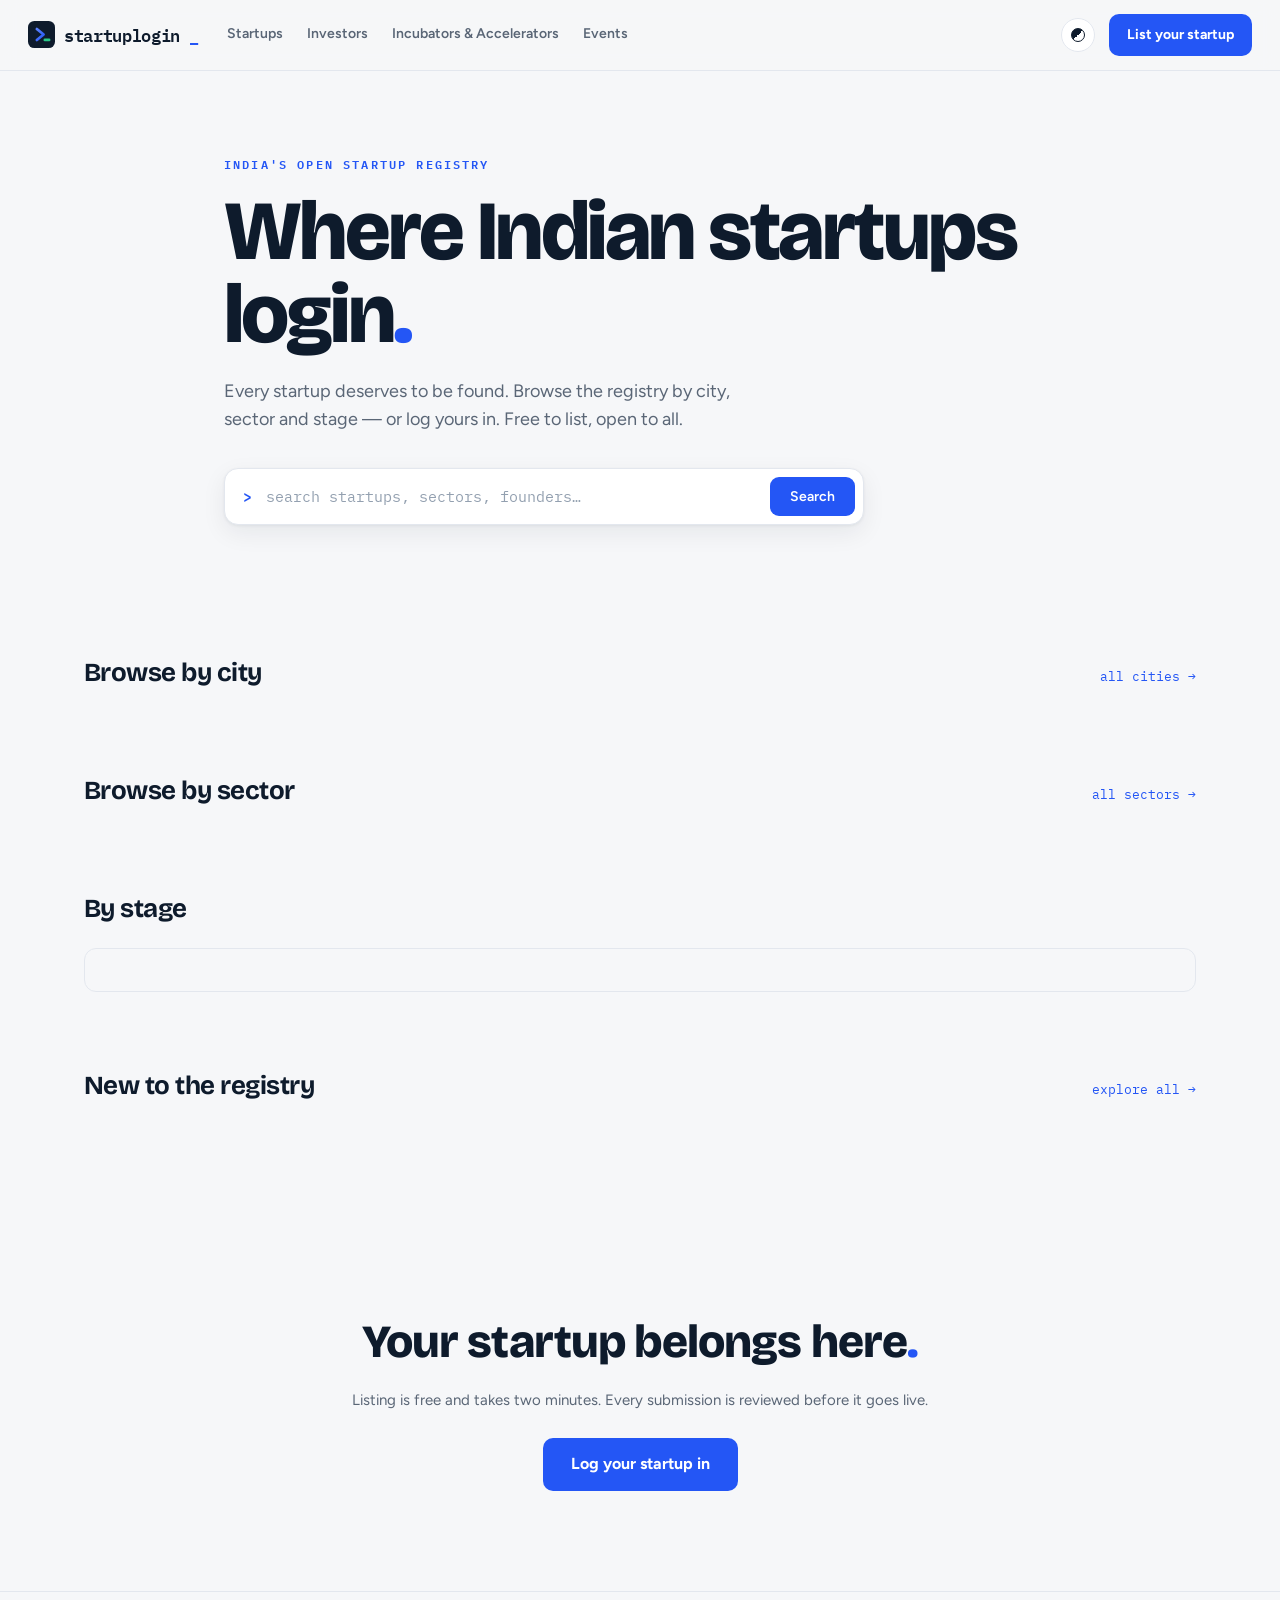
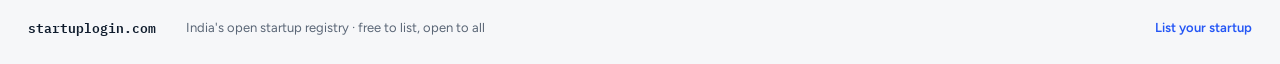
==== index.html @ 9f1cf267 "Intake forms for all four listing types - Submit page has four tabs (Startup / Investor / Incubator " ====
<!DOCTYPE html>
<html lang="en">
<head>
<meta charset="UTF-8">
<meta name="viewport" content="width=device-width, initial-scale=1.0">
<title>Startup Login — Where Indian Startups Log In</title>
<meta name="description" content="Startup Login is India's open startup registry. Discover startups and investors across 25+ Indian cities by city, sector and stage — and log your startup in for free.">
<meta property="og:title" content="Startup Login — Where Indian Startups Log In">
<meta property="og:description" content="India's open startup registry. Browse by city, sector and stage. Free to list, open to all.">
<meta property="og:type" content="website">
<meta property="og:url" content="https://startuplogin.com/">
<link rel="icon" href="assets/favicon.svg" type="image/svg+xml">
<link rel="preconnect" href="https://fonts.googleapis.com">
<link rel="preconnect" href="https://fonts.gstatic.com" crossorigin>
<link href="https://fonts.googleapis.com/css2?family=Bricolage+Grotesque:opsz,wght@12..96,400;12..96,600;12..96,700;12..96,800&family=Figtree:wght@400;500;600;700&family=IBM+Plex+Mono:wght@400;500;600&display=swap" rel="stylesheet">
<link rel="stylesheet" href="styles.css">
</head>
<body>

<header class="site-head">
  <a class="wordmark" href="#/"><svg class="logo-mark" viewBox="0 0 64 64" aria-hidden="true"><defs><linearGradient id="slgh" x1="0" y1="0" x2="1" y2="1"><stop offset="0" stop-color="#5b82ff"/><stop offset="1" stop-color="#2456f5"/></linearGradient></defs><rect width="64" height="64" rx="15" fill="#0e1b2c"/><path d="M21 19 L37 32 L21 45" fill="none" stroke="url(#slgh)" stroke-width="6.5" stroke-linecap="round" stroke-linejoin="round"/><line x1="40" y1="45" x2="50" y2="45" stroke="#2bc98a" stroke-width="6.5" stroke-linecap="round"/></svg>startuplogin<span class="cursor">_</span></a>
  <nav class="site-nav">
    <a href="#/startups" data-nav="startup">Startups</a>
    <a href="#/investors" data-nav="vc">Investors</a>
    <a href="#/incubators" data-nav="incubator">Incubators &amp; Accelerators</a>
    <a href="#/events" data-nav="event">Events</a>
  </nav>
  <div class="head-actions">
    <button id="themeToggle" class="theme-toggle" aria-label="Switch theme" title="Switch theme">
      <span class="theme-dot"></span>
    </button>
    <a class="btn-cta" href="#/submit">List your startup</a>
  </div>
</header>

<main id="viewRoot">

  <!-- ============ HOME ============ -->
  <section id="homeView" class="view">
    <div class="hero">
      <p class="eyebrow">INDIA'S OPEN STARTUP REGISTRY</p>
      <h1 class="hero-title">Where Indian startups<br>login<span class="accent">.</span></h1>
      <p class="hero-sub">Every startup deserves to be found. Browse the registry by city,
        sector and stage — or log yours in. Free to list, open to all.</p>
      <form class="prompt-search" id="heroSearch">
        <span class="prompt-chevron">&gt;</span>
        <input id="heroSearchInput" type="search" placeholder="search startups, sectors, founders…" autocomplete="off" aria-label="Search the registry">
        <button type="submit">Search</button>
      </form>
      <div class="stat-strip" id="statStrip"></div>
    </div>

    <div class="rail">
      <div class="rail-head">
        <h2>Browse by city</h2>
        <a class="rail-more" href="#/startups">all cities →</a>
      </div>
      <div class="city-grid" id="cityGrid"></div>
    </div>

    <div class="rail">
      <div class="rail-head">
        <h2>Browse by sector</h2>
        <a class="rail-more" href="#/startups">all sectors →</a>
      </div>
      <div class="chip-cloud" id="sectorCloud"></div>
    </div>

    <div class="rail">
      <div class="rail-head">
        <h2>By stage</h2>
        <span class="rail-note mono" id="stageNote"></span>
      </div>
      <div class="stage-bar" id="stageBar"></div>
      <div class="stage-legend" id="stageLegend"></div>
    </div>

    <div class="rail">
      <div class="rail-head">
        <h2>New to the registry</h2>
        <a class="rail-more" href="#/startups">explore all →</a>
      </div>
      <div class="card-grid" id="freshGrid"></div>
    </div>

    <div class="vc-band" id="vcBand"></div>

    <div class="home-cta">
      <h2>Your startup belongs here<span class="accent">.</span></h2>
      <p>Listing is free and takes two minutes. Every submission is reviewed before it goes live.</p>
      <a class="btn-cta big" href="#/submit">Log your startup in</a>
    </div>
  </section>

  <!-- ============ EXPLORE ============ -->
  <section id="exploreView" class="view hidden">
    <h1 class="explore-title" id="exploreTitle">Startups</h1>
    <div class="explore-bar">
      <div class="prompt-search slim">
        <span class="prompt-chevron">&gt;</span>
        <input id="searchInput" type="search" placeholder="search the registry…" autocomplete="off" aria-label="Search">
      </div>
      <select id="cityFilter" class="filter-select" aria-label="City"><option value="">City</option></select>
      <select id="stageFilter" class="filter-select" aria-label="Stage"><option value="">Stage</option></select>
      <select id="sectorFilter" class="filter-select" aria-label="Sector"><option value="">Sector</option></select>
    </div>
    <div class="applied-row" id="appliedRow"></div>
    <p class="result-line mono" id="resultLine"></p>

    <div id="gridRoot" class="grid-root">
      <div id="gridCards" class="card-grid wide"></div>
      <div id="gridEmpty" class="grid-empty hidden"></div>
    </div>
  </section>

  <!-- ============ PROFILE ============ -->
  <section id="profileView" class="view hidden">
    <div class="profile-inner" id="profileBody"></div>
  </section>

  <!-- ============ SUBMIT ============ -->
  <section id="submitView" class="view hidden">
    <div class="submit-inner">
      <p class="eyebrow">FREE LISTING</p>
      <div class="view-toggle submit-mode" role="tablist" aria-label="Listing type">
        <button id="modeStartupBtn" class="active" role="tab" data-mode="startup">Startup</button>
        <button id="modeInvestorBtn" role="tab" data-mode="investor">Investor</button>
        <button id="modeIncubatorBtn" role="tab" data-mode="incubator">Incubator / Accelerator</button>
        <button id="modeEventBtn" role="tab" data-mode="event">Event</button>
      </div>
      <h1 id="submitTitle">Log your startup in<span class="accent">.</span></h1>
      <p class="submit-sub">Only the name and a one-line description are required — fill in
        whatever you know. We review every submission before it goes live.</p>

      <ol class="status-track" id="statusTrack">
        <li class="on" data-step="1"><span>1</span>Submit</li>
        <li data-step="2"><span>2</span>Review</li>
        <li data-step="3"><span>3</span>Live on the registry</li>
      </ol>

      <form id="submitForm" novalidate>
        <div class="form-row">
          <label><span id="lblName">Company name</span> <em class="req">*</em>
            <input name="name" required maxlength="80" autocomplete="organization">
            <small class="dup-hint hidden" id="dupHint"></small>
          </label>
          <label>Website
            <input name="website" type="url" placeholder="https://…">
          </label>
        </div>
        <label>One-line description <em class="req">*</em> <small class="hint" id="lblTagHint">what you do, in a sentence</small>
          <input name="tagline" required maxlength="200">
        </label>
        <div class="form-row">
          <label>City
            <select name="city" id="citySelect">
              <option value="">Select your city…</option>
              <option>Bengaluru</option><option>Hyderabad</option><option>Mumbai</option>
              <option>Delhi</option><option>Gurugram</option><option>Noida</option>
              <option>Pune</option><option>Chennai</option><option>Ahmedabad</option>
              <option>Jaipur</option>
              <option value="Other">Other — add your city</option>
            </select>
            <input name="cityOther" id="cityOther" class="other-input hidden" placeholder="Type your city" maxlength="40" aria-label="Your city">
          </label>
          <label><span id="lblSector">Sector</span>
            <select name="sector" id="sectorSelect">
              <option value="">Select a sector…</option>
              <option>AI</option><option>SaaS</option><option>Fintech</option>
              <option>Edtech</option><option>Healthtech</option><option>Agritech</option>
              <option>D2C</option><option>E-commerce</option><option>Consumer</option>
              <option>Deeptech</option><option>Cybersecurity</option><option>Gaming</option>
              <option>Sports</option><option>Cleantech</option><option>Logistics</option>
              <option>HRtech</option><option>Foodtech</option><option>Media &amp; Adtech</option>
              <option>Proptech</option><option>Traveltech</option><option>Legaltech</option>
              <option>Spacetech</option><option>Manufacturing</option><option>IT Services</option>
              <option value="Other">Other — tell us</option>
            </select>
            <input name="sectorOther" id="sectorOther" class="other-input hidden" placeholder="Describe your sector" maxlength="60" aria-label="Your sector">
          </label>
        </div>
        <div class="form-row">
          <label id="stageField">Stage
            <select name="stage">
              <option value="">Select a stage…</option>
              <option>Pre-seed</option><option>Seed</option><option>Series A</option>
              <option>Series B</option><option>Series C+</option><option>Bootstrapped</option>
              <option>Public</option><option>Acquired</option>
            </select>
          </label>
          <label id="foundedField">Founded year
            <input name="founded" inputmode="numeric" placeholder="e.g. 2023" maxlength="4">
          </label>
          <label id="timingField" class="hidden">When does it happen?
            <input name="timing" placeholder="e.g. Annual · October, or 12–14 Mar 2027" maxlength="60">
          </label>
        </div>
        <div class="form-row">
          <label><span id="lblFounders">Founder name(s)</span>
            <input name="founders" placeholder="e.g. Anita Rao, Vikram Shah" maxlength="120">
          </label>
          <label><span id="lblLinkedin">Founder's LinkedIn</span>
            <input name="linkedin" type="url" placeholder="https://linkedin.com/in/…">
          </label>
        </div>
        <label>Your email <small class="hint">we'll notify you here once you're listed</small>
          <input name="email" type="email" placeholder="you@example.com">
        </label>
        <div class="form-actions">
          <button type="submit" class="btn-cta big">Submit for review</button>
          <a href="#/" class="cancel-link">Cancel</a>
        </div>
        <p id="submitMsg" class="submit-msg hidden" role="status"></p>
      </form>
    </div>
  </section>

</main>

<footer class="site-foot">
  <span class="mono">startuplogin.com</span>
  <span>India's open startup registry · free to list, open to all</span>
  <a href="#/submit">List your startup</a>
</footer>

<div id="toast" class="toast" role="status"></div>

<script src="config.js"></script>
<script src="vendor/supabase/supabase.js"></script>
<script src="db.js"></script>
<script src="data/startups.js"></script>
<script src="data/vcs.js"></script>
<script src="data/incubators.js"></script>
<script src="data/events.js"></script>
<script src="app.js"></script>
</body>
</html>
---- styles.css ----
/* ================= Startup Login — registry design system ================= */

:root {
  /* light (default) */
  --ground: #f6f7f9;
  --surface: #ffffff;
  --surface-2: #eef1f5;
  --ink: #0e1b2c;
  --ink-soft: #5a6676;
  --ink-faint: #93a0b0;
  --hairline: #e3e7ee;
  --accent: #2456f5;
  --accent-ink: #ffffff;
  --accent-soft: #e8eeff;
  --live: #0fa36b;
  --live-soft: #e2f6ed;
  --warn-soft: #fdeaea;
  --warn-ink: #a02020;
  --shadow: 0 1px 3px rgba(14, 27, 44, .06), 0 8px 24px rgba(14, 27, 44, .07);
  --shadow-lift: 0 2px 6px rgba(14, 27, 44, .08), 0 14px 34px rgba(14, 27, 44, .12);

  --font-display: 'Bricolage Grotesque', 'Arial Black', sans-serif;
  --font-body: 'Figtree', -apple-system, 'Segoe UI', sans-serif;
  --font-mono: 'IBM Plex Mono', 'Courier New', monospace;
}
@media (prefers-color-scheme: dark) {
  :root:not([data-theme="light"]) {
    --ground: #0b1220;
    --surface: #121a2b;
    --surface-2: #1a2438;
    --ink: #e8edf5;
    --ink-soft: #9aa7ba;
    --ink-faint: #64708a;
    --hairline: #23304a;
    --accent: #5b82ff;
    --accent-ink: #0b1220;
    --accent-soft: #1c2a52;
    --live: #2bc98a;
    --live-soft: #123529;
    --warn-soft: #3a1a1a;
    --warn-ink: #ff9d9d;
    --shadow: 0 1px 3px rgba(0, 0, 0, .3), 0 8px 24px rgba(0, 0, 0, .35);
    --shadow-lift: 0 2px 6px rgba(0, 0, 0, .4), 0 14px 34px rgba(0, 0, 0, .5);
  }
}
:root[data-theme="dark"] {
  --ground: #0b1220;
  --surface: #121a2b;
  --surface-2: #1a2438;
  --ink: #e8edf5;
  --ink-soft: #9aa7ba;
  --ink-faint: #64708a;
  --hairline: #23304a;
  --accent: #5b82ff;
  --accent-ink: #0b1220;
  --accent-soft: #1c2a52;
  --live: #2bc98a;
  --live-soft: #123529;
  --warn-soft: #3a1a1a;
  --warn-ink: #ff9d9d;
  --shadow: 0 1px 3px rgba(0, 0, 0, .3), 0 8px 24px rgba(0, 0, 0, .35);
  --shadow-lift: 0 2px 6px rgba(0, 0, 0, .4), 0 14px 34px rgba(0, 0, 0, .5);
}

* { box-sizing: border-box; }
html { scroll-behavior: smooth; }
body {
  margin: 0;
  background: var(--ground);
  color: var(--ink);
  font-family: var(--font-body);
  font-size: 15px;
  line-height: 1.55;
  -webkit-font-smoothing: antialiased;
}
a { color: inherit; }
.mono { font-family: var(--font-mono); }
.accent { color: var(--accent); }
.hidden { display: none !important; }

::selection { background: var(--accent); color: var(--accent-ink); }

/* ---------------- header ---------------- */
.site-head {
  position: sticky; top: 0; z-index: 500;
  display: flex; align-items: center; gap: 26px;
  padding: 14px 28px;
  background: color-mix(in srgb, var(--ground) 86%, transparent);
  backdrop-filter: blur(10px);
  border-bottom: 1px solid var(--hairline);
}
.wordmark {
  display: inline-flex; align-items: center; gap: 9px;
  font-family: var(--font-mono);
  font-weight: 600;
  font-size: 17px;
  letter-spacing: -.02em;
  text-decoration: none;
  color: var(--ink);
}
.wordmark .cursor {
  color: var(--accent);
  animation: blink 1.15s steps(1) infinite;
}
@keyframes blink { 50% { opacity: 0; } }
@media (prefers-reduced-motion: reduce) {
  .wordmark .cursor { animation: none; }
  * { transition: none !important; }
}
.site-nav { display: flex; gap: 20px; flex: 1; }
.site-nav a {
  text-decoration: none;
  font-weight: 600; font-size: 14px;
  color: var(--ink-soft);
  padding: 4px 2px;
  border-bottom: 2px solid transparent;
}
.site-nav a:hover, .site-nav a.on { color: var(--ink); border-bottom-color: var(--accent); }
.head-actions { display: flex; align-items: center; gap: 14px; }

.theme-toggle {
  width: 34px; height: 34px;
  border-radius: 50%;
  border: 1px solid var(--hairline);
  background: var(--surface);
  cursor: pointer;
  display: flex; align-items: center; justify-content: center;
}
.theme-dot {
  width: 14px; height: 14px; border-radius: 50%;
  background: linear-gradient(135deg, var(--ink) 50%, var(--surface) 50%);
  border: 1px solid var(--ink);
}

.btn-cta {
  display: inline-block;
  background: var(--accent);
  color: var(--accent-ink);
  font-weight: 700; font-size: 14px;
  text-decoration: none;
  border: 0;
  padding: 10px 18px;
  border-radius: 10px;
  cursor: pointer;
  font-family: var(--font-body);
  transition: transform .12s, box-shadow .12s;
}
.btn-cta:hover { transform: translateY(-1px); box-shadow: var(--shadow-lift); }
.btn-cta.big { font-size: 16px; padding: 14px 28px; }

/* ---------------- hero ---------------- */
.view { min-height: 60vh; }
.hero {
  max-width: 880px;
  margin: 0 auto;
  padding: 84px 24px 64px;
  text-align: left;
}
.eyebrow {
  font-family: var(--font-mono);
  font-size: 12px; font-weight: 600;
  letter-spacing: .18em;
  color: var(--accent);
  margin: 0 0 18px;
}
.hero-title {
  font-family: var(--font-display);
  font-size: clamp(44px, 7.5vw, 84px);
  font-weight: 800;
  line-height: .98;
  letter-spacing: -.03em;
  margin: 0 0 22px;
  text-wrap: balance;
}
.hero-sub {
  font-size: 18px;
  color: var(--ink-soft);
  max-width: 560px;
  margin: 0 0 34px;
}

.prompt-search {
  display: flex; align-items: center; gap: 12px;
  background: var(--surface);
  border: 1.5px solid var(--hairline);
  border-radius: 14px;
  padding: 8px 8px 8px 18px;
  max-width: 640px;
  box-shadow: var(--shadow);
  transition: border-color .15s;
}
.prompt-search:focus-within { border-color: var(--accent); }
.prompt-chevron {
  font-family: var(--font-mono);
  font-weight: 600;
  color: var(--accent);
}
.prompt-search input {
  flex: 1;
  border: 0; outline: 0;
  background: transparent;
  font-family: var(--font-mono);
  font-size: 15px;
  color: var(--ink);
  min-width: 0;
}
.prompt-search input::placeholder { color: var(--ink-faint); }
.prompt-search button {
  border: 0;
  background: var(--accent);
  color: var(--accent-ink);
  font: 600 14px var(--font-body);
  padding: 11px 20px;
  border-radius: 9px;
  cursor: pointer;
}
.prompt-search.slim { padding: 4px 4px 4px 14px; box-shadow: none; border-radius: 11px; flex: 1 1 240px; min-width: 200px; }
.prompt-search.slim input { font-size: 14px; }

.stat-strip {
  display: flex; flex-wrap: wrap; gap: 10px 28px;
  margin-top: 34px;
  font-family: var(--font-mono);
  font-size: 13px;
  color: var(--ink-soft);
}
.stat-strip b { color: var(--ink); font-weight: 600; }
.stat-strip .live-dot {
  display: inline-block;
  width: 7px; height: 7px; border-radius: 50%;
  background: var(--live);
  margin-right: 7px;
  vertical-align: 1px;
}

/* ---------------- rails ---------------- */
.rail { max-width: 1160px; margin: 0 auto; padding: 30px 24px; }
.rail-head {
  display: flex; align-items: baseline; justify-content: space-between;
  margin-bottom: 18px;
}
.rail-head h2 {
  font-family: var(--font-display);
  font-size: 26px; font-weight: 700;
  letter-spacing: -.02em;
  margin: 0;
}
.rail-more {
  font-family: var(--font-mono);
  font-size: 13px;
  color: var(--accent);
  text-decoration: none;
}
.rail-more:hover { text-decoration: underline; }
.rail-note { font-size: 12px; color: var(--ink-faint); }

/* city tiles */
.city-grid {
  display: grid;
  grid-template-columns: repeat(auto-fill, minmax(168px, 1fr));
  gap: 12px;
}
.city-tile {
  background: var(--surface);
  border: 1px solid var(--hairline);
  border-radius: 14px;
  padding: 16px;
  cursor: pointer;
  text-align: left;
  font-family: var(--font-body);
  color: var(--ink);
  transition: transform .12s, box-shadow .12s, border-color .12s;
}
.city-tile:hover { transform: translateY(-2px); box-shadow: var(--shadow-lift); border-color: var(--accent); }
.city-code {
  font-family: var(--font-mono);
  font-size: 22px; font-weight: 600;
  letter-spacing: .04em;
  color: var(--accent);
  display: block;
}
.city-name { font-weight: 600; font-size: 14px; display: block; margin-top: 6px; }
.city-count { font-family: var(--font-mono); font-size: 12px; color: var(--ink-soft); display: block; margin-top: 2px; }

/* sector chips */
.chip-cloud { display: flex; flex-wrap: wrap; gap: 10px; }
.sector-chip {
  display: inline-flex; align-items: center; gap: 8px;
  background: var(--surface);
  border: 1px solid var(--hairline);
  border-radius: 999px;
  padding: 9px 16px;
  font: 600 13.5px var(--font-body);
  color: var(--ink);
  cursor: pointer;
  transition: border-color .12s, transform .12s;
}
.sector-chip:hover { border-color: var(--accent); transform: translateY(-1px); }
.sector-chip .n {
  font-family: var(--font-mono);
  font-size: 11.5px;
  color: var(--accent);
  background: var(--accent-soft);
  border-radius: 999px;
  padding: 2px 8px;
}

/* stage distribution */
.stage-bar {
  display: flex;
  height: 44px;
  border-radius: 12px;
  overflow: hidden;
  border: 1px solid var(--hairline);
}
.stage-seg {
  border: 0; padding: 0; cursor: pointer;
  min-width: 8px;
  position: relative;
  transition: filter .12s;
}
.stage-seg:hover { filter: brightness(1.12); }
.stage-legend {
  display: flex; flex-wrap: wrap; gap: 8px 22px;
  margin-top: 14px;
  font-family: var(--font-mono); font-size: 12.5px;
  color: var(--ink-soft);
}
.stage-legend .sw {
  display: inline-block; width: 10px; height: 10px;
  border-radius: 3px; margin-right: 7px;
}
.stage-legend button {
  border: 0; background: none; padding: 0;
  font: inherit; color: inherit; cursor: pointer;
}
.stage-legend button:hover { color: var(--ink); }

/* ---------------- registry cards ---------------- */
.card-grid {
  display: grid;
  grid-template-columns: repeat(auto-fill, minmax(300px, 1fr));
  gap: 14px;
}
.card-grid.wide { max-width: none; }
.reg-card {
  background: var(--surface);
  border: 1px solid var(--hairline);
  border-radius: 16px;
  padding: 20px;
  cursor: pointer;
  display: flex; flex-direction: column; gap: 12px;
  transition: transform .13s, box-shadow .13s, border-color .13s;
  position: relative;
}
.reg-card:hover { transform: translateY(-3px); box-shadow: var(--shadow-lift); border-color: var(--accent); }
.reg-card:hover .card-open { opacity: 1; }
.card-open {
  position: absolute; top: 18px; right: 18px;
  font-family: var(--font-mono); font-size: 12px;
  color: var(--accent);
  opacity: 0;
  transition: opacity .13s;
}
.card-top { display: flex; align-items: center; gap: 13px; }
.monogram {
  width: 46px; height: 46px;
  border-radius: 12px;
  flex: none;
  display: flex; align-items: center; justify-content: center;
  overflow: hidden;
  font-family: var(--font-display);
  font-weight: 700; font-size: 19px;
  color: #fff;
}
.monogram img { width: 100%; height: 100%; object-fit: cover; }
.card-name { font-weight: 700; font-size: 16px; line-height: 1.2; }
.card-meta {
  font-family: var(--font-mono);
  font-size: 11.5px;
  letter-spacing: .03em;
  color: var(--ink-soft);
  margin-top: 4px;
}
.card-meta .code { color: var(--accent); font-weight: 600; }
.card-tagline {
  margin: 0;
  font-size: 13.5px; line-height: 1.5;
  color: var(--ink-soft);
  display: -webkit-box; -webkit-line-clamp: 2; -webkit-box-orient: vertical;
  overflow: hidden;
  min-height: 2.6em;
}
.card-foot {
  display: flex; align-items: center; gap: 8px;
  margin-top: auto;
}
.tag {
  font: 600 11px var(--font-mono);
  letter-spacing: .05em;
  border-radius: 6px;
  padding: 3px 8px;
  background: var(--surface-2);
  color: var(--ink-soft);
}
.tag.stage { background: var(--accent-soft); color: var(--accent); }
.tag.vc { background: var(--ink); color: var(--ground); }

/* ---------------- explore ---------------- */
.explore-bar {
  max-width: 1160px;
  margin: 26px auto 0;
  padding: 0 24px;
  display: flex; flex-wrap: wrap; gap: 10px;
  align-items: center;
}
.filter-select {
  appearance: none; -webkit-appearance: none;
  border: 1.5px solid var(--hairline);
  background: var(--surface) url("data:image/svg+xml;charset=utf8,%3Csvg xmlns='http://www.w3.org/2000/svg' width='10' height='6'%3E%3Cpath d='M1 1l4 4 4-4' stroke='%235a6676' stroke-width='1.6' fill='none' stroke-linecap='round'/%3E%3C/svg%3E") no-repeat right 12px center;
  border-radius: 11px;
  padding: 10px 32px 10px 14px;
  font: 600 13.5px var(--font-body);
  color: var(--ink);
  cursor: pointer;
  max-width: 150px;
}
.filter-select:hover { border-color: var(--accent); }
.view-toggle {
  display: flex;
  background: var(--surface-2);
  border-radius: 11px;
  padding: 3px;
  margin-left: auto;
}
.view-toggle button {
  border: 0; background: transparent;
  font: 600 13.5px var(--font-body);
  padding: 8px 18px; border-radius: 9px;
  cursor: pointer; color: var(--ink-soft);
}
.view-toggle button.active { background: var(--ink); color: var(--ground); }

.applied-row {
  max-width: 1160px;
  margin: 12px auto 0;
  padding: 0 24px;
  display: flex; flex-wrap: wrap; gap: 8px;
}
.applied-chip {
  display: inline-flex; align-items: center; gap: 8px;
  background: var(--accent-soft);
  color: var(--accent);
  border: 0;
  border-radius: 999px;
  padding: 6px 8px 6px 13px;
  font: 600 12.5px var(--font-mono);
  cursor: pointer;
}
.applied-chip .x {
  width: 17px; height: 17px; border-radius: 50%;
  background: color-mix(in srgb, var(--accent) 18%, transparent);
  display: flex; align-items: center; justify-content: center;
  font-size: 11px;
}
.applied-chip:hover .x { background: var(--accent); color: var(--accent-ink); }
.clear-all {
  border: 0; background: none;
  font: 600 12.5px var(--font-mono);
  color: var(--ink-faint);
  cursor: pointer;
  text-decoration: underline;
}
.clear-all:hover { color: var(--ink); }

.result-line {
  max-width: 1160px;
  margin: 16px auto 14px;
  padding: 0 24px;
  font-size: 12.5px;
  color: var(--ink-soft);
}
.result-line b { color: var(--ink); }

.grid-root { max-width: 1160px; margin: 0 auto; padding: 0 24px 70px; }
.grid-empty {
  text-align: center;
  padding: 70px 24px;
  color: var(--ink-soft);
}
.grid-empty h3 { font-family: var(--font-display); color: var(--ink); font-size: 22px; margin: 0 0 8px; }
.grid-empty a { color: var(--accent); font-weight: 600; }

/* ---------------- map ---------------- */
.map-root {
  max-width: 1160px;
  margin: 0 auto 70px;
  padding: 0 24px;
}
#map {
  height: calc(100vh - 260px);
  min-height: 440px;
  border-radius: 18px;
  border: 1px solid var(--hairline);
  background: var(--surface-2);
  box-shadow: var(--shadow);
}
.leaflet-container { background: var(--surface-2); font-family: var(--font-body); }
.pin {
  width: 36px; height: 36px;
  border-radius: 12px;
  background: var(--surface);
  box-shadow: 0 1px 6px rgba(14,27,44,.3);
  border: 2px solid var(--surface);
  overflow: hidden;
  display: flex; align-items: center; justify-content: center;
  cursor: pointer;
  transition: transform .12s;
}
.pin:hover { transform: scale(1.12); }
.pin img { width: 100%; height: 100%; object-fit: cover; }
.pin .avatar {
  width: 100%; height: 100%;
  display: flex; align-items: center; justify-content: center;
  color: #fff; font: 700 15px var(--font-display);
}
.cluster {
  display: flex; align-items: center; justify-content: center;
  border-radius: 50%;
  background: var(--accent);
  color: var(--accent-ink);
  font: 600 13px var(--font-mono);
  border: 3px solid var(--surface);
  box-shadow: 0 1px 6px rgba(14,27,44,.28);
}
.city-label {
  font: 600 11px var(--font-mono);
  letter-spacing: .08em;
  color: var(--ink-soft);
  text-shadow: 0 1px 2px var(--ground);
  white-space: nowrap;
  pointer-events: none;
}
.leaflet-cluster-anim .leaflet-marker-icon { transition: transform .25s ease-out, opacity .25s ease-in; }
.leaflet-cluster-spider-leg { visibility: hidden; }
.leaflet-control-attribution { background: color-mix(in srgb, var(--surface) 80%, transparent) !important; color: var(--ink-soft) !important; font-size: 10px !important; }
.leaflet-control-attribution a { color: var(--ink-soft) !important; }
.leaflet-bar a { background: var(--surface) !important; color: var(--ink) !important; border-color: var(--hairline) !important; }

/* ---------------- VC band ---------------- */
.vc-band {
  max-width: 1160px;
  margin: 20px auto;
  padding: 26px 24px;
}
.vc-band-inner {
  background: var(--ink);
  color: var(--ground);
  border-radius: 20px;
  padding: 30px 34px;
  display: flex; flex-wrap: wrap; align-items: center; gap: 18px 34px;
  cursor: pointer;
  transition: transform .13s;
}
.vc-band-inner:hover { transform: translateY(-2px); }
.vc-band-inner h3 {
  font-family: var(--font-display);
  font-size: 24px; font-weight: 700; margin: 0;
  letter-spacing: -.02em;
  flex: 1 1 300px;
}
.vc-band-inner .mono { font-size: 13px; opacity: .75; }
.vc-logos { display: flex; }
.vc-logos .monogram {
  width: 38px; height: 38px; border-radius: 50%;
  font-size: 15px;
  border: 2px solid var(--ink);
  margin-left: -8px;
}

/* ---------------- home CTA ---------------- */
.home-cta {
  max-width: 1160px;
  margin: 10px auto 40px;
  padding: 60px 24px;
  text-align: center;
}
.home-cta h2 {
  font-family: var(--font-display);
  font-size: clamp(30px, 4.5vw, 46px);
  font-weight: 800; letter-spacing: -.02em;
  margin: 0 0 12px;
}
.home-cta p { color: var(--ink-soft); margin: 0 0 26px; }

/* ---------------- profile ---------------- */
.profile-inner { max-width: 780px; margin: 0 auto; padding: 40px 24px 90px; }
.back-link {
  font: 600 13px var(--font-mono);
  color: var(--ink-soft);
  text-decoration: none;
}
.back-link:hover { color: var(--accent); }
.profile-head { display: flex; align-items: center; gap: 20px; margin: 28px 0 6px; }
.profile-head .monogram { width: 76px; height: 76px; border-radius: 18px; font-size: 32px; }
.profile-name {
  font-family: var(--font-display);
  font-size: clamp(30px, 5vw, 44px);
  font-weight: 800; letter-spacing: -.02em;
  line-height: 1.02;
  margin: 0;
}
.profile-meta {
  font-family: var(--font-mono);
  font-size: 13px; letter-spacing: .03em;
  color: var(--ink-soft);
  margin-top: 10px;
}
.profile-meta .code { color: var(--accent); font-weight: 600; }
.profile-badges { display: flex; flex-wrap: wrap; gap: 8px; margin: 20px 0; }
.badge-live {
  display: inline-flex; align-items: center; gap: 7px;
  background: var(--live-soft); color: var(--live);
  font: 600 11.5px var(--font-mono); letter-spacing: .05em;
  border-radius: 999px; padding: 5px 12px;
}
.badge-live::before { content: ""; width: 7px; height: 7px; border-radius: 50%; background: var(--live); }
.badge-unclaimed {
  background: var(--surface-2); color: var(--ink-soft);
  font: 600 11.5px var(--font-mono); letter-spacing: .05em;
  border-radius: 999px; padding: 5px 12px;
}
.profile-tagline {
  font-size: 19px; font-weight: 600; line-height: 1.45;
  margin: 6px 0 14px;
  text-wrap: balance;
}
.profile-desc { color: var(--ink-soft); font-size: 15px; line-height: 1.7; }
.field-table {
  margin: 28px 0;
  border: 1px solid var(--hairline);
  border-radius: 14px;
  overflow: hidden;
}
.field-row {
  display: grid;
  grid-template-columns: 150px 1fr;
  gap: 14px;
  padding: 13px 18px;
  background: var(--surface);
  border-bottom: 1px solid var(--hairline);
  font-size: 13.5px;
}
.field-row:last-child { border-bottom: 0; }
.field-row dt {
  font: 600 11px var(--font-mono);
  letter-spacing: .08em;
  color: var(--ink-faint);
  text-transform: uppercase;
  padding-top: 2px;
  margin: 0;
}
.field-row dd { margin: 0; color: var(--ink); }
.profile-actions { display: flex; flex-wrap: wrap; gap: 12px; align-items: center; }
.btn-ghost {
  border: 1.5px solid var(--hairline);
  background: var(--surface);
  color: var(--ink);
  font: 600 14px var(--font-body);
  padding: 12px 20px;
  border-radius: 10px;
  cursor: pointer;
  text-decoration: none;
}
.btn-ghost:hover { border-color: var(--accent); color: var(--accent); }
.claim-note {
  margin-top: 26px;
  padding: 16px 18px;
  background: var(--surface-2);
  border-radius: 12px;
  font-size: 13px;
  color: var(--ink-soft);
}
.claim-note a { color: var(--accent); font-weight: 600; }

/* ---------------- submit ---------------- */
.submit-inner { max-width: 720px; margin: 0 auto; padding: 56px 24px 90px; }
.submit-inner h1 {
  font-family: var(--font-display);
  font-size: clamp(34px, 5vw, 52px);
  font-weight: 800; letter-spacing: -.02em;
  margin: 0 0 12px;
}
.submit-sub { color: var(--ink-soft); font-size: 16px; max-width: 540px; margin: 0 0 30px; }

.status-track {
  list-style: none;
  display: flex; flex-wrap: wrap; gap: 6px 26px;
  padding: 0; margin: 0 0 36px;
  font: 600 12.5px var(--font-mono);
  color: var(--ink-faint);
}
.status-track li { display: flex; align-items: center; gap: 9px; }
.status-track span {
  width: 22px; height: 22px; border-radius: 50%;
  display: flex; align-items: center; justify-content: center;
  background: var(--surface-2);
  font-size: 11px;
}
.status-track li.on { color: var(--ink); }
.status-track li.on span { background: var(--accent); color: var(--accent-ink); }
.status-track li.done { color: var(--live); }
.status-track li.done span { background: var(--live); color: #fff; }

#submitForm label {
  display: block;
  font-weight: 600; font-size: 14px;
  margin-bottom: 20px;
}
#submitForm .hint { font-weight: 400; color: var(--ink-faint); }
.req { color: var(--accent); font-style: normal; }
#submitForm input, #submitForm select {
  display: block; width: 100%;
  margin-top: 8px;
  font: 500 14.5px var(--font-body);
  color: var(--ink);
  padding: 12px 14px;
  border: 1.5px solid var(--hairline);
  border-radius: 11px;
  background: var(--surface);
  outline: none;
  transition: border-color .12s;
}
#submitForm input:focus, #submitForm select:focus { border-color: var(--accent); }
.form-row { display: grid; grid-template-columns: 1fr 1fr; gap: 22px; }
.form-actions { display: flex; align-items: center; gap: 20px; margin-top: 8px; }
.cancel-link { color: var(--ink-soft); text-decoration: none; font-weight: 600; }
.dup-hint {
  display: block;
  margin-top: 7px;
  font: 500 12.5px var(--font-body);
  color: var(--warn-ink);
  background: var(--warn-soft);
  border-radius: 8px;
  padding: 8px 12px;
}
.dup-hint a { color: inherit; font-weight: 700; }
.submit-msg {
  margin-top: 20px;
  background: var(--live-soft);
  color: var(--live);
  border-radius: 11px;
  padding: 15px 17px;
  font-size: 14px; line-height: 1.55;
}
.submit-msg.err { background: var(--warn-soft); color: var(--warn-ink); }

/* ---------------- footer / toast ---------------- */
.site-foot {
  border-top: 1px solid var(--hairline);
  padding: 26px 28px;
  display: flex; flex-wrap: wrap; gap: 10px 30px;
  align-items: center;
  font-size: 13px;
  color: var(--ink-soft);
}
.site-foot .mono { color: var(--ink); font-weight: 600; }
.site-foot a { color: var(--accent); font-weight: 600; text-decoration: none; margin-left: auto; }

.toast {
  position: fixed;
  bottom: 26px; left: 50%;
  transform: translate(-50%, 80px);
  background: var(--ink);
  color: var(--ground);
  font: 600 13px var(--font-mono);
  padding: 11px 20px;
  border-radius: 999px;
  box-shadow: var(--shadow-lift);
  transition: transform .25s ease, visibility .25s;
  z-index: 2000;
  pointer-events: none;
  visibility: hidden;
}
.toast.show { transform: translate(-50%, 0); visibility: visible; }

/* ---------------- reveal animation ---------------- */
.rail, .vc-band, .home-cta {
  animation: rise .5s ease both;
}
@keyframes rise {
  from { opacity: 0; transform: translateY(14px); }
  to { opacity: 1; transform: none; }
}
@media (prefers-reduced-motion: reduce) {
  .rail, .vc-band, .home-cta { animation: none; }
}

/* focus visibility */
a:focus-visible, button:focus-visible, input:focus-visible, select:focus-visible {
  outline: 2px solid var(--accent);
  outline-offset: 2px;
}

/* ---------------- responsive ---------------- */
@media (max-width: 760px) {
  .site-head { padding: 12px 16px; gap: 14px; }
  .site-nav { gap: 12px; }
  .btn-cta { padding: 9px 13px; font-size: 13px; }
  .hero { padding: 54px 18px 44px; }
  .form-row { grid-template-columns: 1fr; gap: 0; }
  .field-row { grid-template-columns: 1fr; gap: 3px; }
  .view-toggle { margin-left: 0; }
  .filter-select { max-width: none; flex: 1 1 40%; }
  .site-foot a { margin-left: 0; }
}

#submitForm .other-input { margin-top: 8px; }

.logo-mark { width: 27px; height: 27px; flex: none; display: block; }

.explore-title {
  font-family: var(--font-display);
  font-size: 32px; font-weight: 800; letter-spacing: -.02em;
  max-width: 1160px; margin: 26px auto 2px; padding: 0 24px;
}

.submit-mode { display: inline-flex; margin-bottom: 16px; }
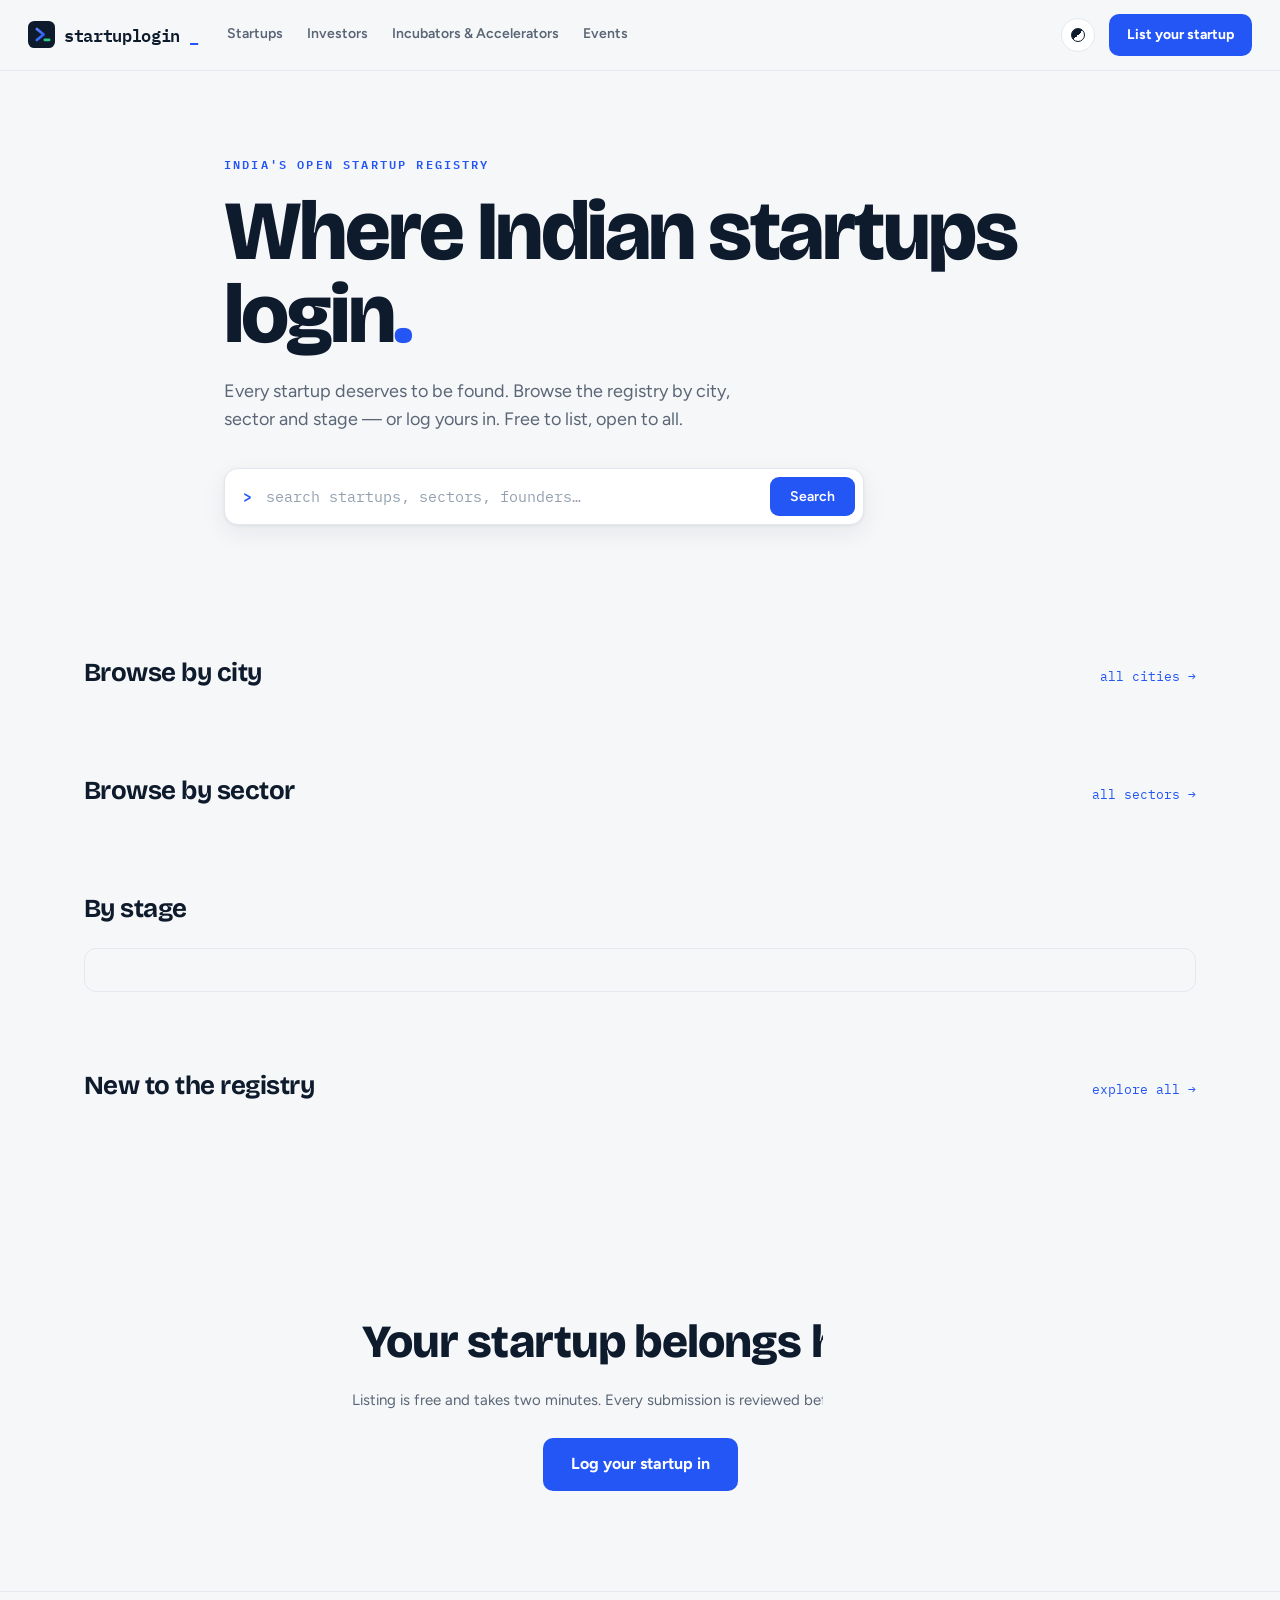
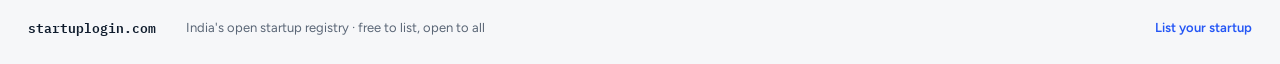
==== commit 6315f047: "Trending Spacetech spotlight: banner, dedicated page, 23 researched startups - Startups section show" ====
--- a/index.html
+++ b/index.html
@@ -95,6 +95,13 @@
   <!-- ============ EXPLORE ============ -->
   <section id="exploreView" class="view hidden">
     <h1 class="explore-title" id="exploreTitle">Startups</h1>
+    <p class="trend-note hidden" id="trendNote"></p>
+    <a class="trend-banner hidden" id="trendBanner" href="#/trending/spacetech">
+      <span class="trend-dot" aria-hidden="true"></span>
+      <span class="trend-label">TRENDING NOW</span>
+      <span class="trend-text">🚀 Spacetech — India's orbit economy is taking off. <b id="trendCount"></b> startups on the registry</span>
+      <span class="trend-arrow">→</span>
+    </a>
     <div class="explore-bar">
       <div class="prompt-search slim">
         <span class="prompt-chevron">&gt;</span>
--- a/styles.css
+++ b/styles.css
@@ -826,3 +826,40 @@
 }
 
 .submit-mode { display: inline-flex; margin-bottom: 16px; }
+
+/* trending spotlight */
+.trend-banner {
+  display: flex; align-items: center; gap: 12px;
+  max-width: 1160px; margin: 14px auto 0;
+  padding: 12px 18px;
+  border: 1.5px solid rgba(245, 158, 11, .45);
+  background: rgba(245, 158, 11, .10);
+  border-radius: 13px;
+  text-decoration: none; color: var(--ink);
+  font-size: 14px;
+  transition: transform .12s, box-shadow .12s;
+}
+@media (min-width: 1209px) { .trend-banner { margin-left: auto; margin-right: auto; } }
+@media (max-width: 1208px) { .trend-banner { margin-left: 24px; margin-right: 24px; } }
+.trend-banner:hover { transform: translateY(-1px); box-shadow: var(--shadow-lift); }
+.trend-dot {
+  width: 9px; height: 9px; border-radius: 50%; flex: none;
+  background: #f59e0b;
+  animation: trendpulse 1.4s ease-out infinite;
+}
+@keyframes trendpulse {
+  0% { box-shadow: 0 0 0 0 rgba(245, 158, 11, .55); }
+  100% { box-shadow: 0 0 0 11px rgba(245, 158, 11, 0); }
+}
+.trend-label {
+  font-family: var(--font-mono); font-size: 11px; font-weight: 600;
+  letter-spacing: .16em; color: #b45309; flex: none;
+}
+:root[data-theme="dark"] .trend-label { color: #fbbf24; }
+@media (prefers-color-scheme: dark) { :root:not([data-theme="light"]) .trend-label { color: #fbbf24; } }
+.trend-text { flex: 1; min-width: 0; }
+.trend-arrow { font-weight: 700; color: #d97706; flex: none; }
+.trend-note {
+  max-width: 1160px; margin: 6px auto 0; padding: 0 24px;
+  color: var(--ink-soft); font-size: 14.5px; line-height: 1.6; max-width: 1160px;
+}
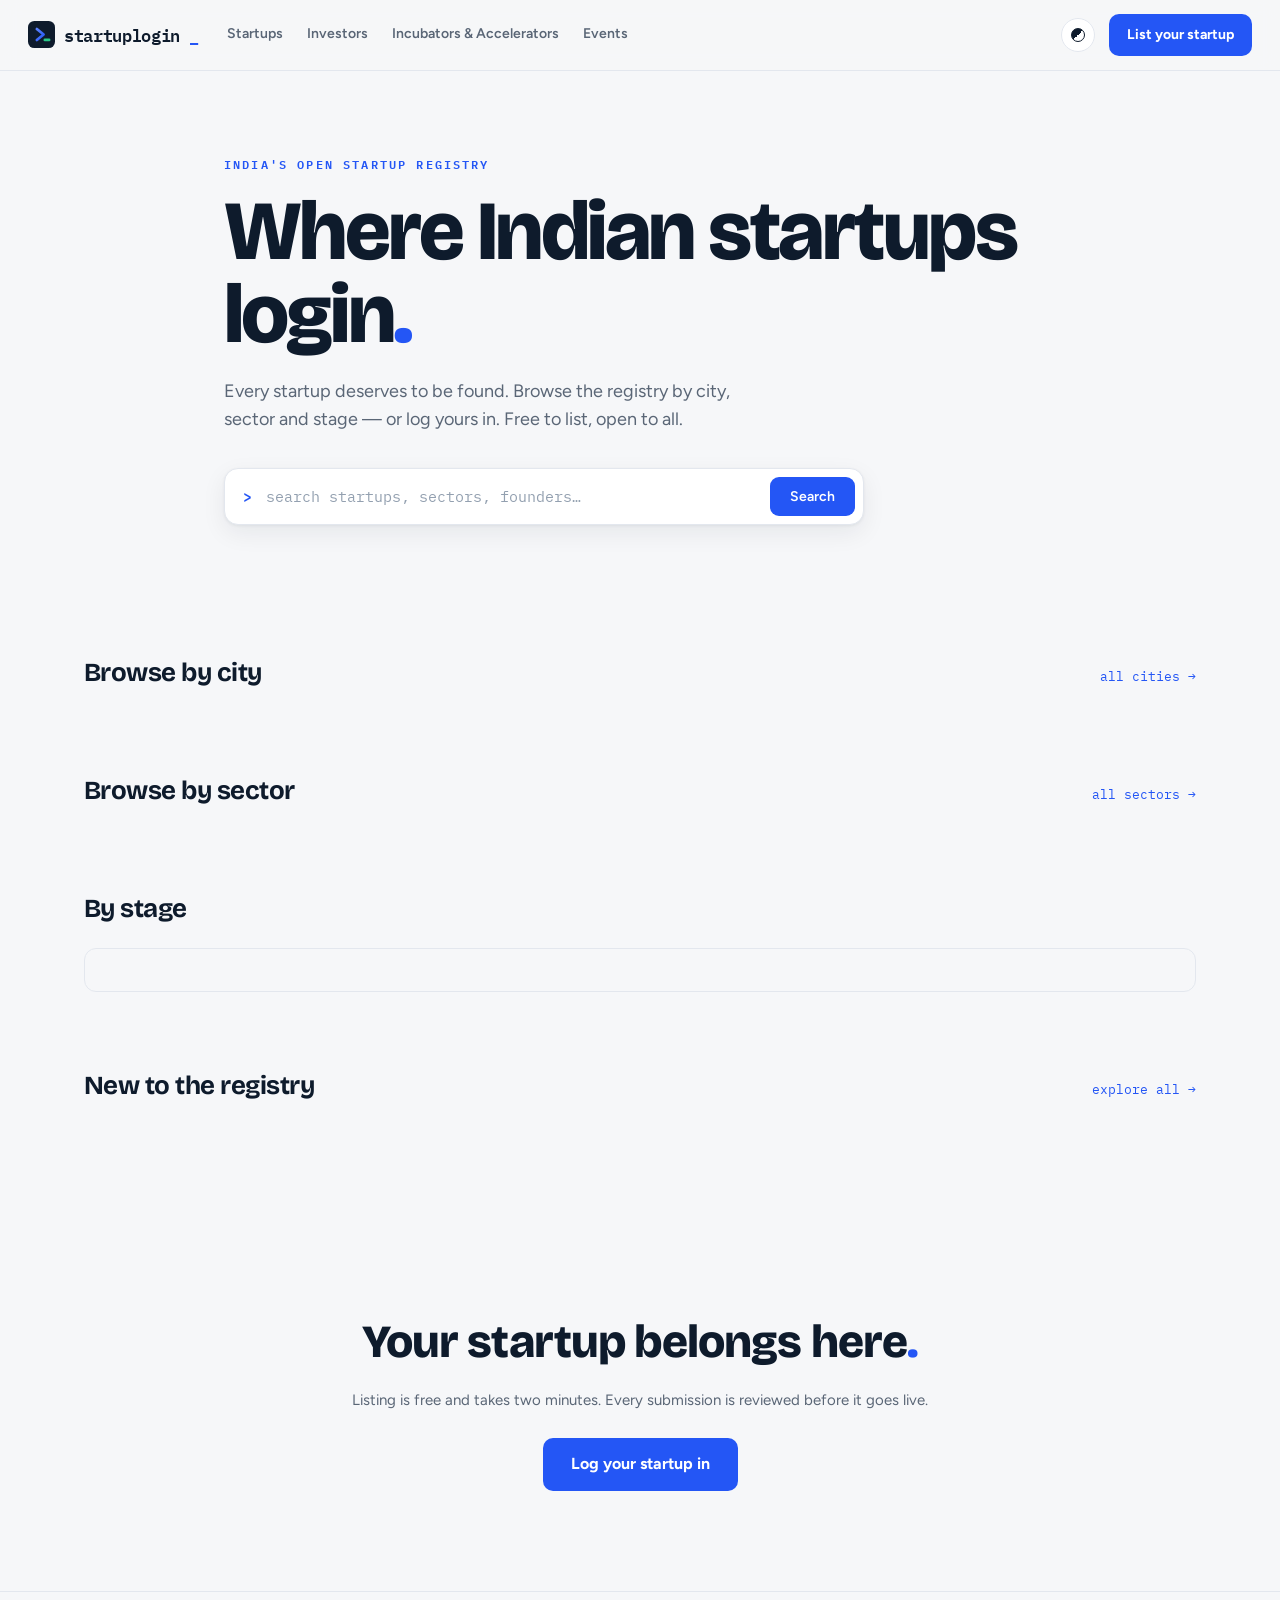
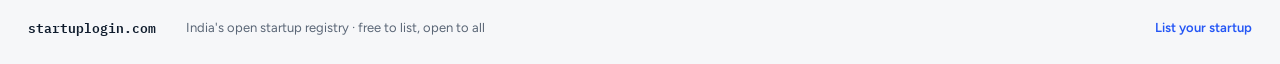
==== commit 8d5d8c49: "Add All / Funded / Bootstrapped toggle to the Startups section Both groups get a first-class showcas" ====
--- a/index.html
+++ b/index.html
@@ -109,6 +109,11 @@
       </div>
       <select id="cityFilter" class="filter-select" aria-label="City"><option value="">City</option></select>
       <select id="stageFilter" class="filter-select" aria-label="Stage"><option value="">Stage</option></select>
+      <div class="view-toggle hidden" id="fundToggle" role="tablist" aria-label="Funding">
+        <button data-fund="" class="active" role="tab">All</button>
+        <button data-fund="funded" role="tab">Funded</button>
+        <button data-fund="bootstrapped" role="tab">Bootstrapped</button>
+      </div>
       <select id="sectorFilter" class="filter-select" aria-label="Sector"><option value="">Sector</option></select>
     </div>
     <div class="applied-row" id="appliedRow"></div>
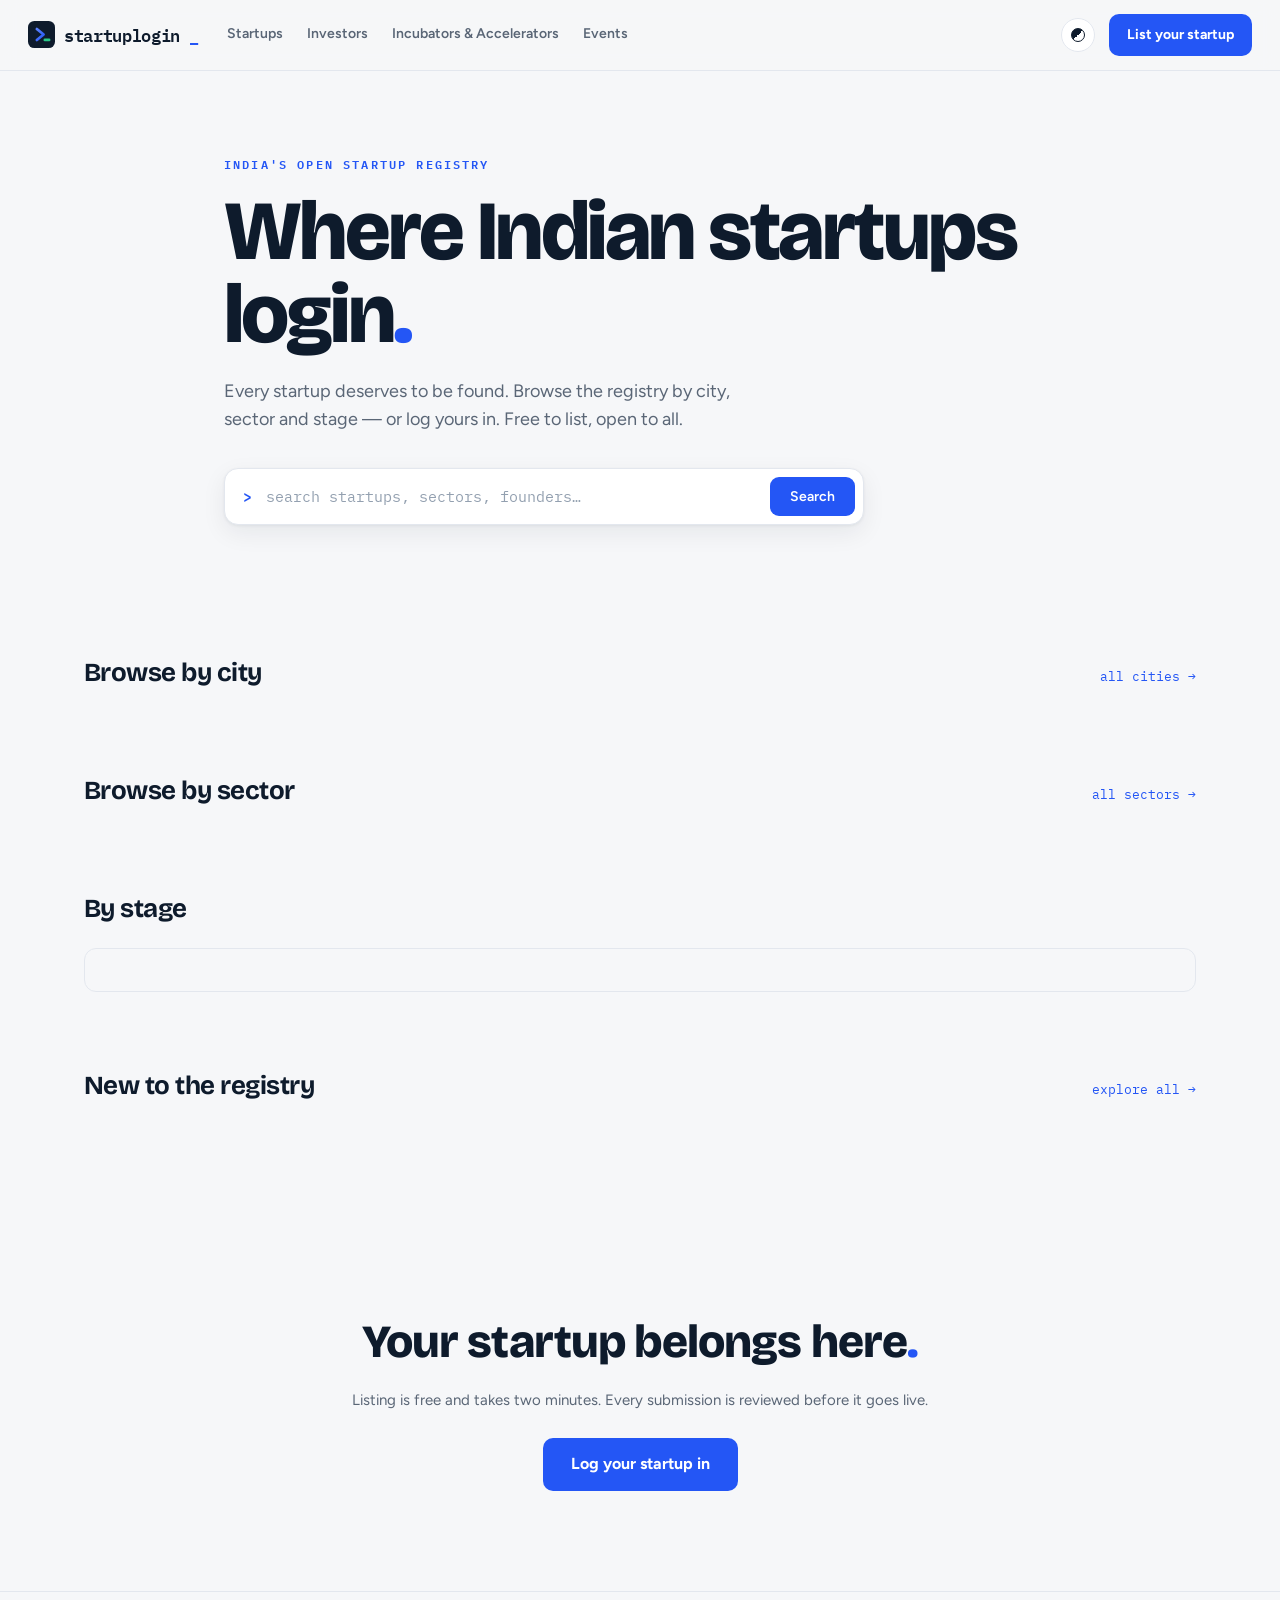
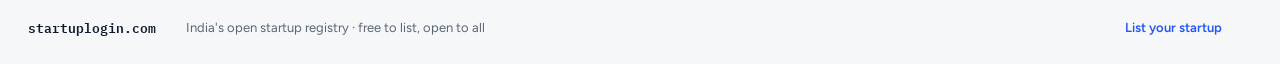
==== commit 852a4c9a: "Show the data source and any load error in the site footer When the database fetch fails, the site s" ====
--- a/index.html
+++ b/index.html
@@ -233,6 +233,7 @@
   <span class="mono">startuplogin.com</span>
   <span>India's open startup registry · free to list, open to all</span>
   <a href="#/submit">List your startup</a>
+  <span class="mono" id="dataStatus" title="Where this page's listings are loaded from"></span>
 </footer>
 
 <div id="toast" class="toast" role="status"></div>
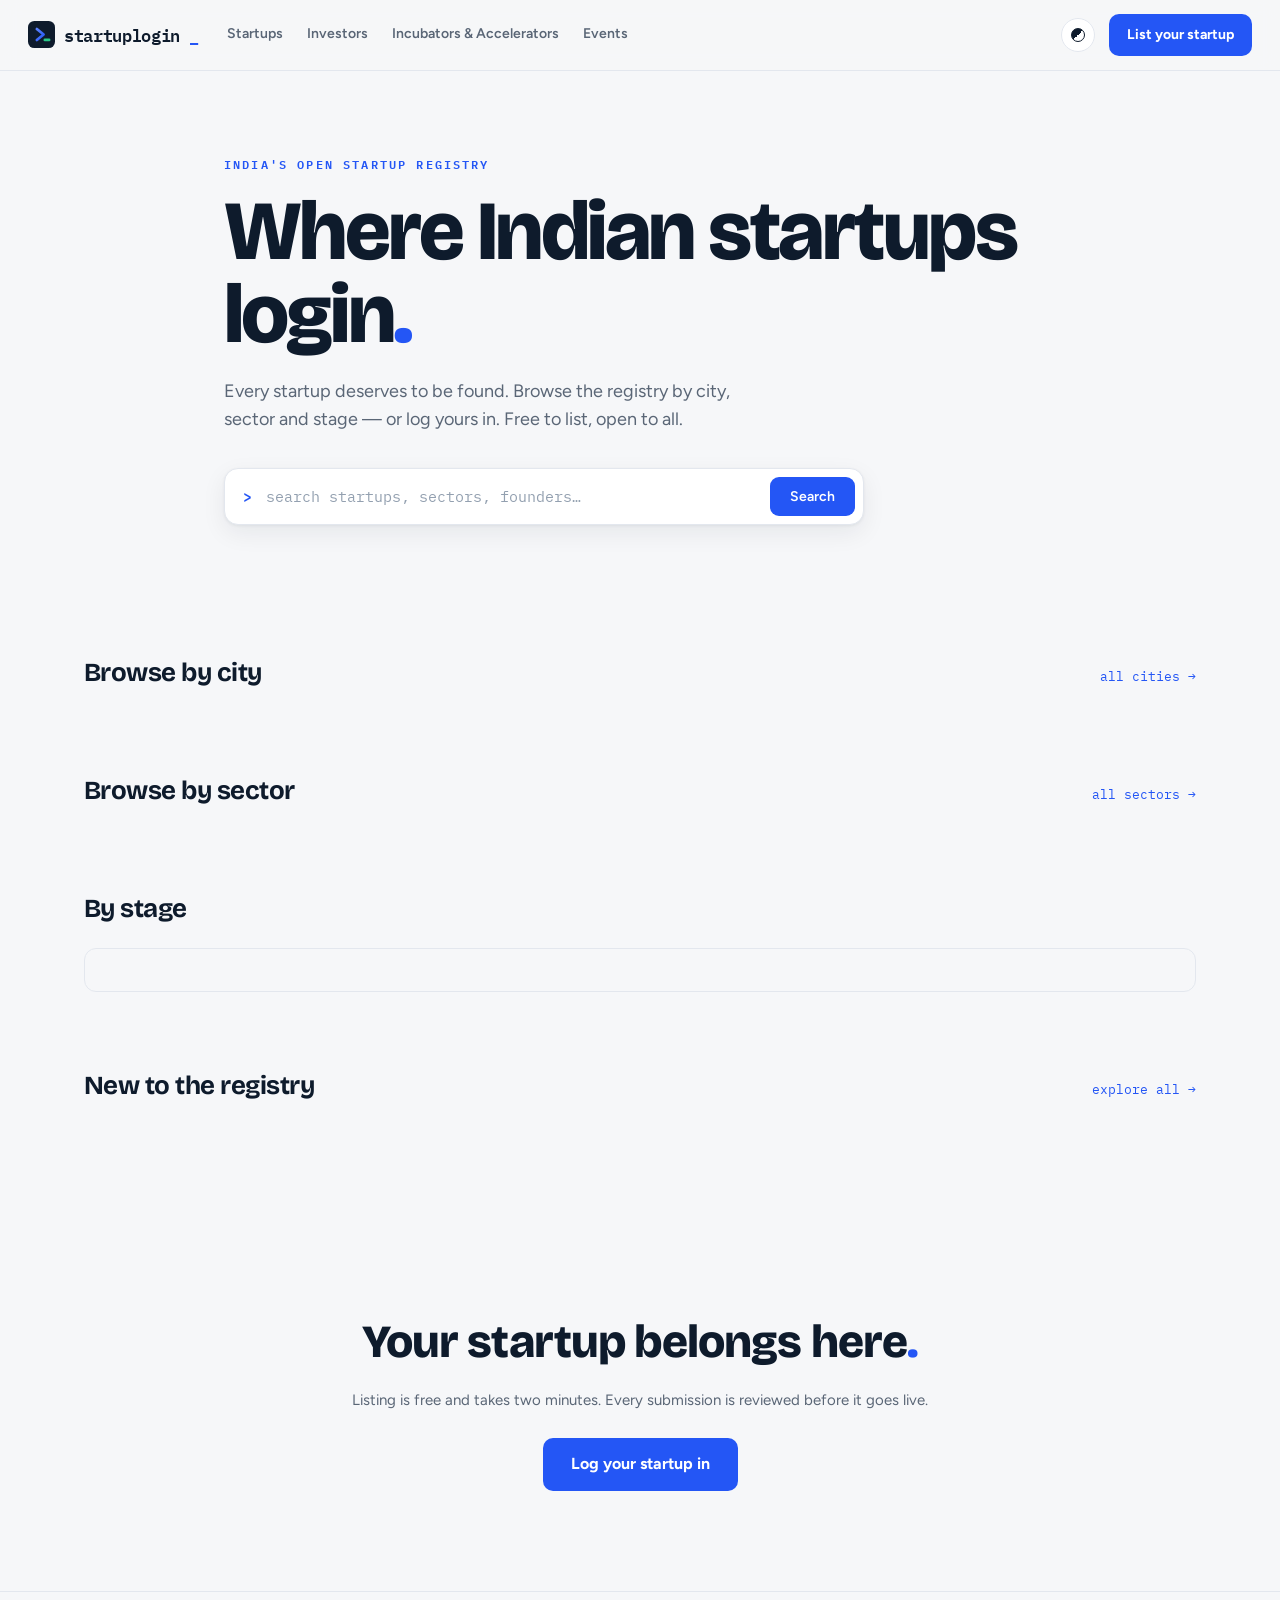
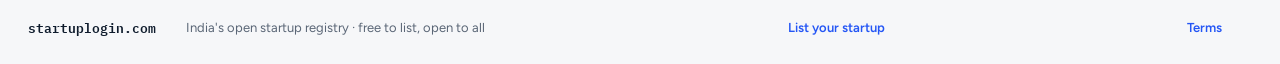
==== commit bc6290fd: "Add Terms of Use page and refresh registry taglines - terms.html: free-to-browse/free-to-list terms," ====
--- a/index.html
+++ b/index.html
@@ -9,13 +9,65 @@
 <meta property="og:description" content="India's open startup registry. Browse by city, sector and stage. Free to list, open to all.">
 <meta property="og:type" content="website">
 <meta property="og:url" content="https://startuplogin.com/">
+<meta property="og:image" content="https://startuplogin.com/assets/og-image.png">
+<meta property="og:site_name" content="Startup Login">
+<meta name="twitter:card" content="summary_large_image">
+<meta name="twitter:title" content="Startup Login — Where Indian Startups Log In">
+<meta name="twitter:description" content="India's open startup registry. Browse startups, investors, incubators and events by city, sector and stage. Free to list.">
+<meta name="twitter:image" content="https://startuplogin.com/assets/og-image.png">
+<meta name="keywords" content="Indian startups, startup directory India, startup registry, startups in Bengaluru, startups in Hyderabad, Indian VC funds, angel investors India, incubators India, accelerators India, startup events India, list your startup">
+<link rel="canonical" href="https://startuplogin.com/">
 <link rel="icon" href="assets/favicon.svg" type="image/svg+xml">
+<script type="application/ld+json">
+{
+  "@context": "https://schema.org",
+  "@graph": [
+    {
+      "@type": "WebSite",
+      "@id": "https://startuplogin.com/#website",
+      "url": "https://startuplogin.com/",
+      "name": "Startup Login",
+      "description": "India's open startup registry — discover startups, investors, incubators and events across Indian cities.",
+      "publisher": { "@id": "https://startuplogin.com/#org" },
+      "inLanguage": "en"
+    },
+    {
+      "@type": "Organization",
+      "@id": "https://startuplogin.com/#org",
+      "name": "Startup Login",
+      "url": "https://startuplogin.com/",
+      "logo": "https://startuplogin.com/assets/logo-mark.svg",
+      "email": "support@startuplogin.com",
+      "description": "The discovery platform for Indian startups: an open registry of startups, investors, incubators, accelerators and events, free to list and open to all.",
+      "areaServed": "IN"
+    },
+    {
+      "@type": "Dataset",
+      "name": "Indian Startup Registry",
+      "description": "Open directory of 800+ Indian startups plus investors, incubators, accelerators and startup events, browsable by city, sector and funding stage.",
+      "url": "https://startuplogin.com/",
+      "creator": { "@id": "https://startuplogin.com/#org" },
+      "license": "https://startuplogin.com/",
+      "spatialCoverage": "India"
+    }
+  ]
+}
+</script>
 <link rel="preconnect" href="https://fonts.googleapis.com">
 <link rel="preconnect" href="https://fonts.gstatic.com" crossorigin>
 <link href="https://fonts.googleapis.com/css2?family=Bricolage+Grotesque:opsz,wght@12..96,400;12..96,600;12..96,700;12..96,800&family=Figtree:wght@400;500;600;700&family=IBM+Plex+Mono:wght@400;500;600&display=swap" rel="stylesheet">
 <link rel="stylesheet" href="styles.css">
 </head>
 <body>
+
+<noscript>
+  <h1>Startup Login — India's open startup registry</h1>
+  <p>Discover 800+ Indian startups, plus VC funds, angel networks, incubators,
+  accelerators and startup events across Bengaluru, Hyderabad, Mumbai, Delhi,
+  Gurugram, Pune, Chennai, Ahmedabad, Indore, Bhopal and more — filterable by
+  city, sector and funding stage. Listing is free and open to all: submit your
+  startup and it goes live after a quick review. Contact: support@startuplogin.com</p>
+</noscript>
 
 <header class="site-head">
   <a class="wordmark" href="#/"><svg class="logo-mark" viewBox="0 0 64 64" aria-hidden="true"><defs><linearGradient id="slgh" x1="0" y1="0" x2="1" y2="1"><stop offset="0" stop-color="#5b82ff"/><stop offset="1" stop-color="#2456f5"/></linearGradient></defs><rect width="64" height="64" rx="15" fill="#0e1b2c"/><path d="M21 19 L37 32 L21 45" fill="none" stroke="url(#slgh)" stroke-width="6.5" stroke-linecap="round" stroke-linejoin="round"/><line x1="40" y1="45" x2="50" y2="45" stroke="#2bc98a" stroke-width="6.5" stroke-linecap="round"/></svg>startuplogin<span class="cursor">_</span></a>
@@ -233,6 +285,7 @@
   <span class="mono">startuplogin.com</span>
   <span>India's open startup registry · free to list, open to all</span>
   <a href="#/submit">List your startup</a>
+  <a href="/terms">Terms</a>
   <span class="mono" id="dataStatus" title="Where this page's listings are loaded from"></span>
 </footer>
 
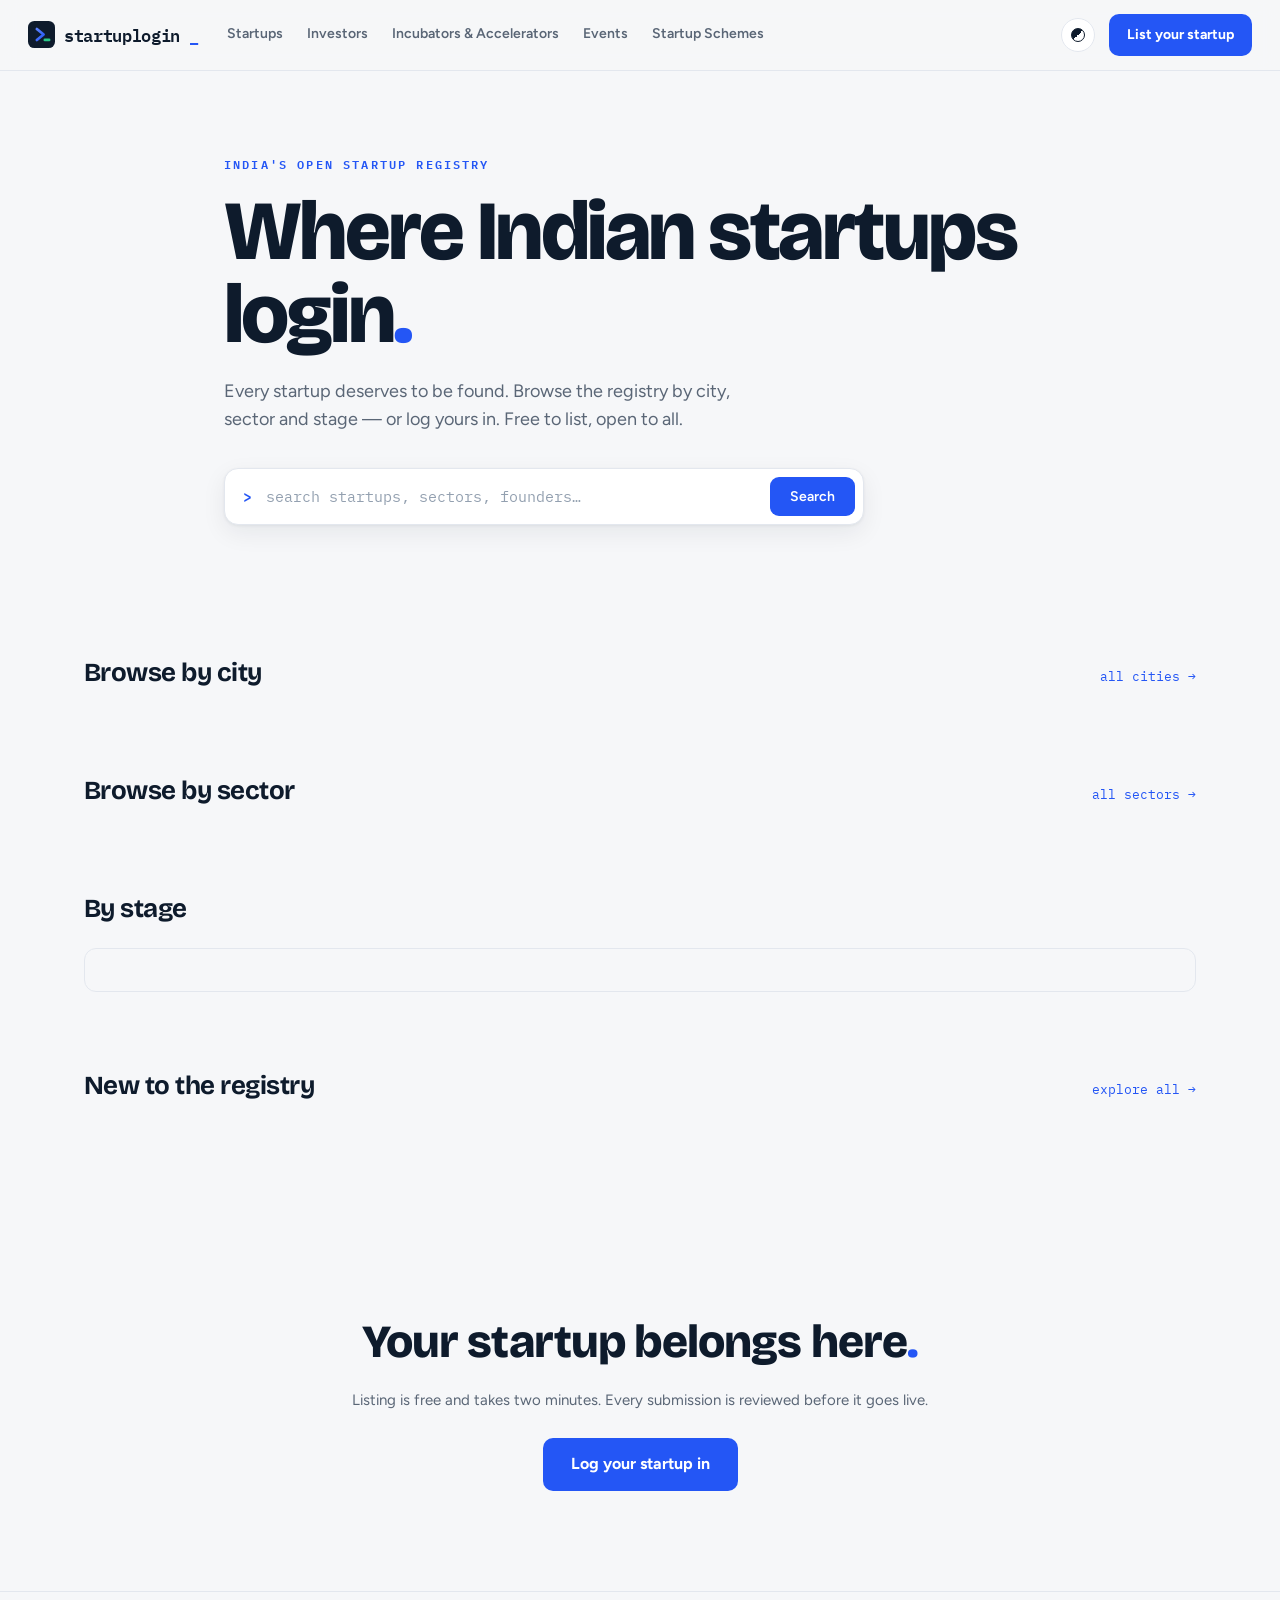
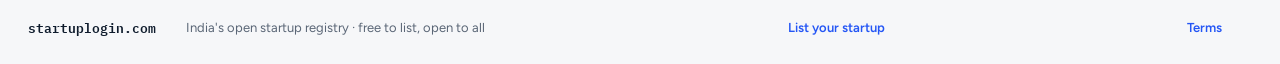
==== commit 319f81c5: "Add a Startup Schemes section with a notify-me signup, and pin Chandigarh Startup Schemes is the fif" ====
--- a/index.html
+++ b/index.html
@@ -76,6 +76,7 @@
     <a href="#/investors" data-nav="vc">Investors</a>
     <a href="#/incubators" data-nav="incubator">Incubators &amp; Accelerators</a>
     <a href="#/events" data-nav="event">Events</a>
+    <a href="#/schemes" data-nav="scheme">Startup Schemes</a>
   </nav>
   <div class="head-actions">
     <button id="themeToggle" class="theme-toggle" aria-label="Switch theme" title="Switch theme">
@@ -182,6 +183,36 @@
     <div class="profile-inner" id="profileBody"></div>
   </section>
 
+  <!-- ============ STARTUP SCHEMES (coming soon) ============ -->
+  <section id="schemesView" class="view hidden">
+    <div class="schemes-inner">
+      <p class="eyebrow">COMING SOON</p>
+      <h1>Startup Schemes<span class="accent">.</span></h1>
+      <p class="schemes-sub">Every government scheme an Indian startup can actually use —
+        central and state, in one place. Grants, seed funds, interest subsidies, patent
+        and certification reimbursements, incubation support and tax benefits, with who
+        qualifies, what you get and where to apply.</p>
+
+      <ul class="schemes-preview">
+        <li><b>Central schemes</b> — Startup India Seed Fund, Fund of Funds, CGSS, SISFS, MSME programmes</li>
+        <li><b>State policies</b> — Telangana, Karnataka, Kerala, Gujarat, Maharashtra, Tamil Nadu and more</li>
+        <li><b>Filtered the way you think</b> — by your state, sector, stage and entity type</li>
+        <li><b>Deadlines that matter</b> — application windows, with what to prepare beforehand</li>
+      </ul>
+
+      <form id="notifyForm" class="notify-form" novalidate>
+        <label for="notifyEmail">Get an email the day it goes live</label>
+        <div class="notify-row">
+          <input id="notifyEmail" name="email" type="email" required
+                 placeholder="you@company.com" autocomplete="email" maxlength="120">
+          <button class="btn-cta" type="submit" id="notifyBtn">Notify me</button>
+        </div>
+        <small class="notify-note">One email about this, nothing else. No newsletter, no sharing your address.</small>
+        <p id="notifyMsg" class="notify-msg hidden" role="status"></p>
+      </form>
+    </div>
+  </section>
+
   <!-- ============ SUBMIT ============ -->
   <section id="submitView" class="view hidden">
     <div class="submit-inner">
--- a/styles.css
+++ b/styles.css
@@ -863,3 +863,67 @@
   max-width: 1160px; margin: 6px auto 0; padding: 0 24px;
   color: var(--ink-soft); font-size: 14.5px; line-height: 1.6; max-width: 1160px;
 }
+
+/* ---------- Startup Schemes (coming soon) ---------- */
+.schemes-inner { max-width: 720px; margin: 0 auto; padding: 56px 24px 90px; }
+.schemes-inner h1 {
+  font-family: var(--font-display);
+  font-size: clamp(34px, 5vw, 52px);
+  font-weight: 800; letter-spacing: -.02em;
+  margin: 0 0 12px;
+}
+.schemes-sub { color: var(--ink-soft); font-size: 16px; line-height: 1.6; max-width: 580px; margin: 0 0 30px; }
+.schemes-preview {
+  list-style: none; padding: 0; margin: 0 0 38px;
+  display: grid; gap: 10px;
+}
+.schemes-preview li {
+  position: relative;
+  padding: 12px 16px 12px 38px;
+  border: 1px solid var(--line);
+  border-radius: 10px;
+  font-size: 14.5px; line-height: 1.5;
+  color: var(--ink-soft);
+}
+.schemes-preview li b { color: var(--ink); font-weight: 600; }
+.schemes-preview li::before {
+  content: "";
+  position: absolute; left: 16px; top: 19px;
+  width: 8px; height: 8px; border-radius: 50%;
+  background: var(--accent, #2456f5);
+}
+.notify-form { border-top: 1px solid var(--line); padding-top: 28px; }
+.notify-form > label {
+  display: block; font-weight: 600; font-size: 15px; margin: 0 0 12px;
+}
+.notify-row { display: flex; gap: 10px; flex-wrap: wrap; }
+.notify-row input {
+  flex: 1 1 260px; min-width: 0;
+  padding: 12px 14px;
+  border: 1px solid var(--line); border-radius: 10px;
+  background: var(--ground); color: var(--ink);
+  font: inherit; font-size: 15px;
+}
+.notify-row input:focus {
+  outline: none; border-color: var(--accent, #2456f5);
+  box-shadow: 0 0 0 3px rgba(36, 86, 245, .14);
+}
+.notify-row .btn-cta { white-space: nowrap; }
+.notify-row .btn-cta[disabled] { opacity: .6; cursor: default; transform: none; }
+.notify-note {
+  display: block; margin-top: 10px;
+  font-size: 12.5px; color: var(--ink-soft); opacity: .85;
+}
+.notify-msg {
+  margin: 16px 0 0; padding: 11px 14px;
+  border-radius: 10px; font-size: 14px;
+  background: rgba(15, 163, 107, .1); color: #0b7f54;
+  border: 1px solid rgba(15, 163, 107, .25);
+}
+.notify-msg.bad {
+  background: rgba(214, 51, 108, .09); color: #c2255c;
+  border-color: rgba(214, 51, 108, .25);
+}
+@media (max-width: 560px) {
+  .notify-row .btn-cta { flex: 1 1 100%; }
+}
